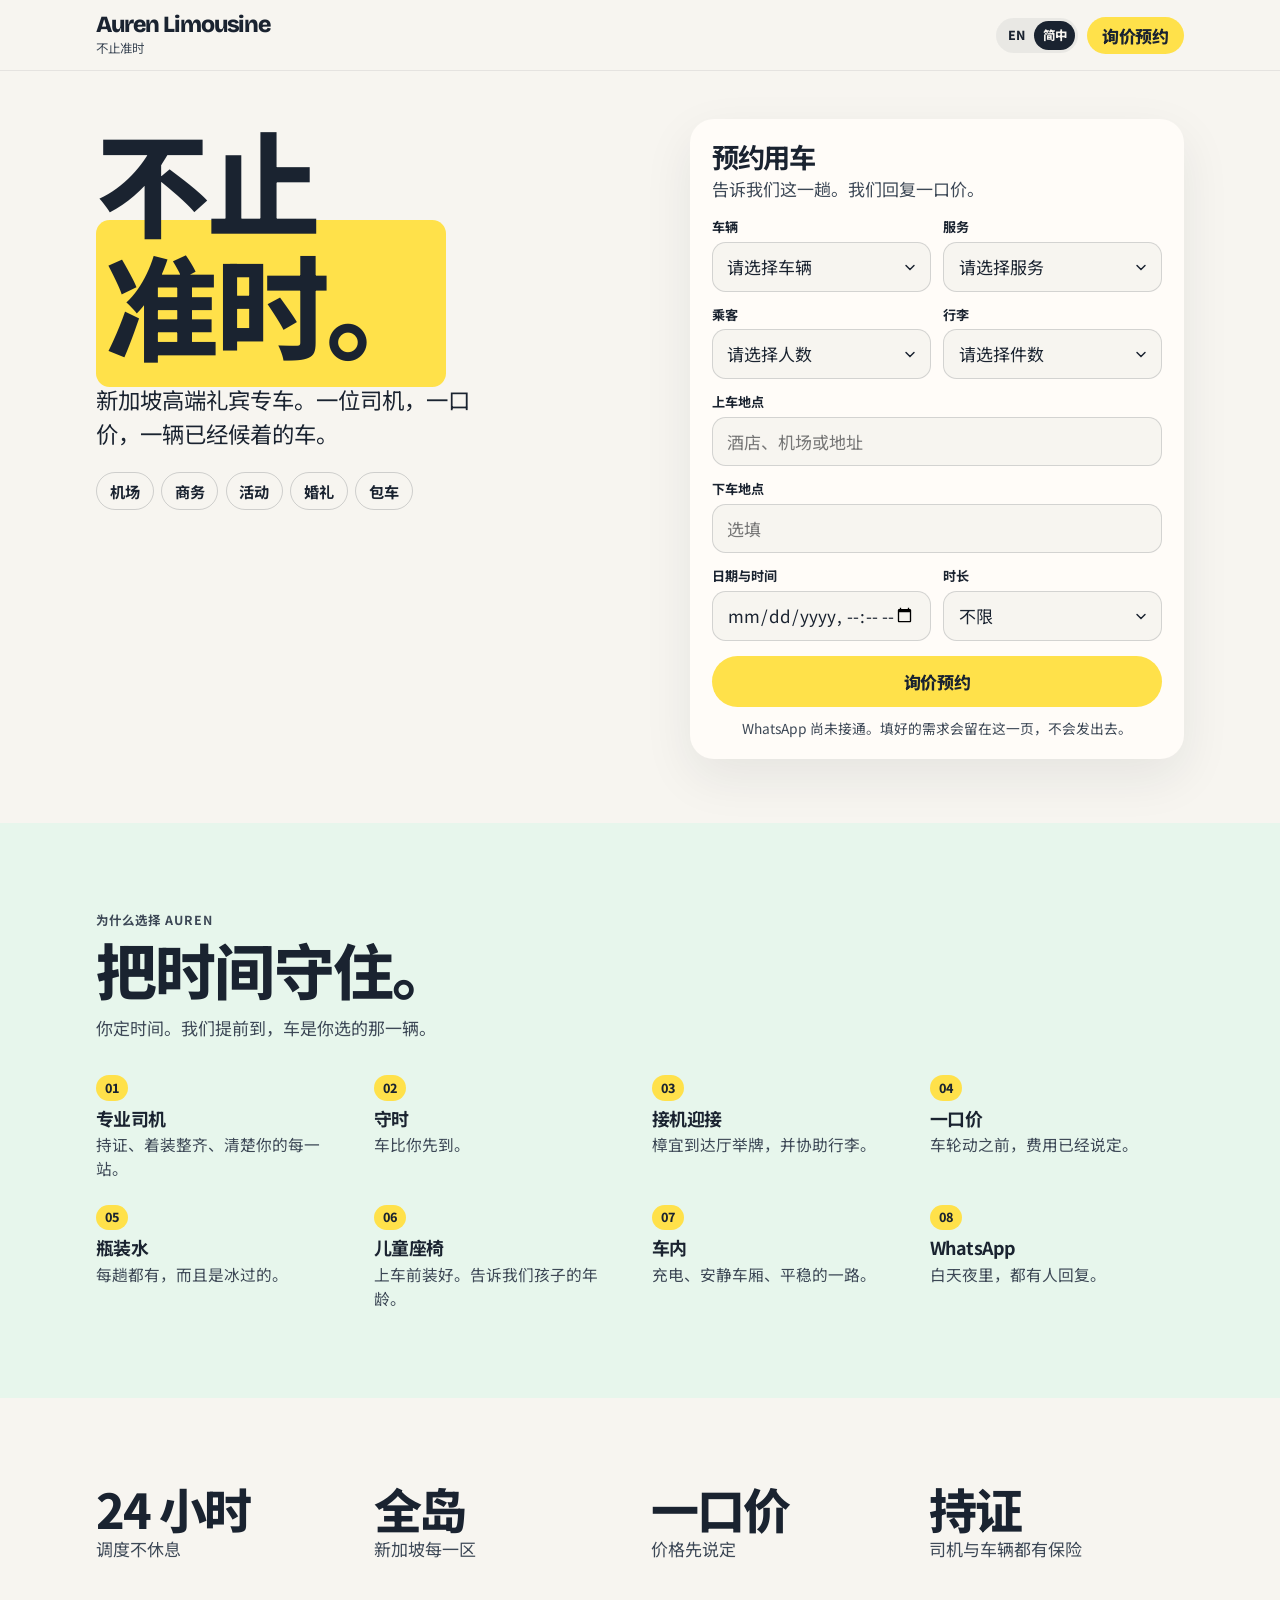
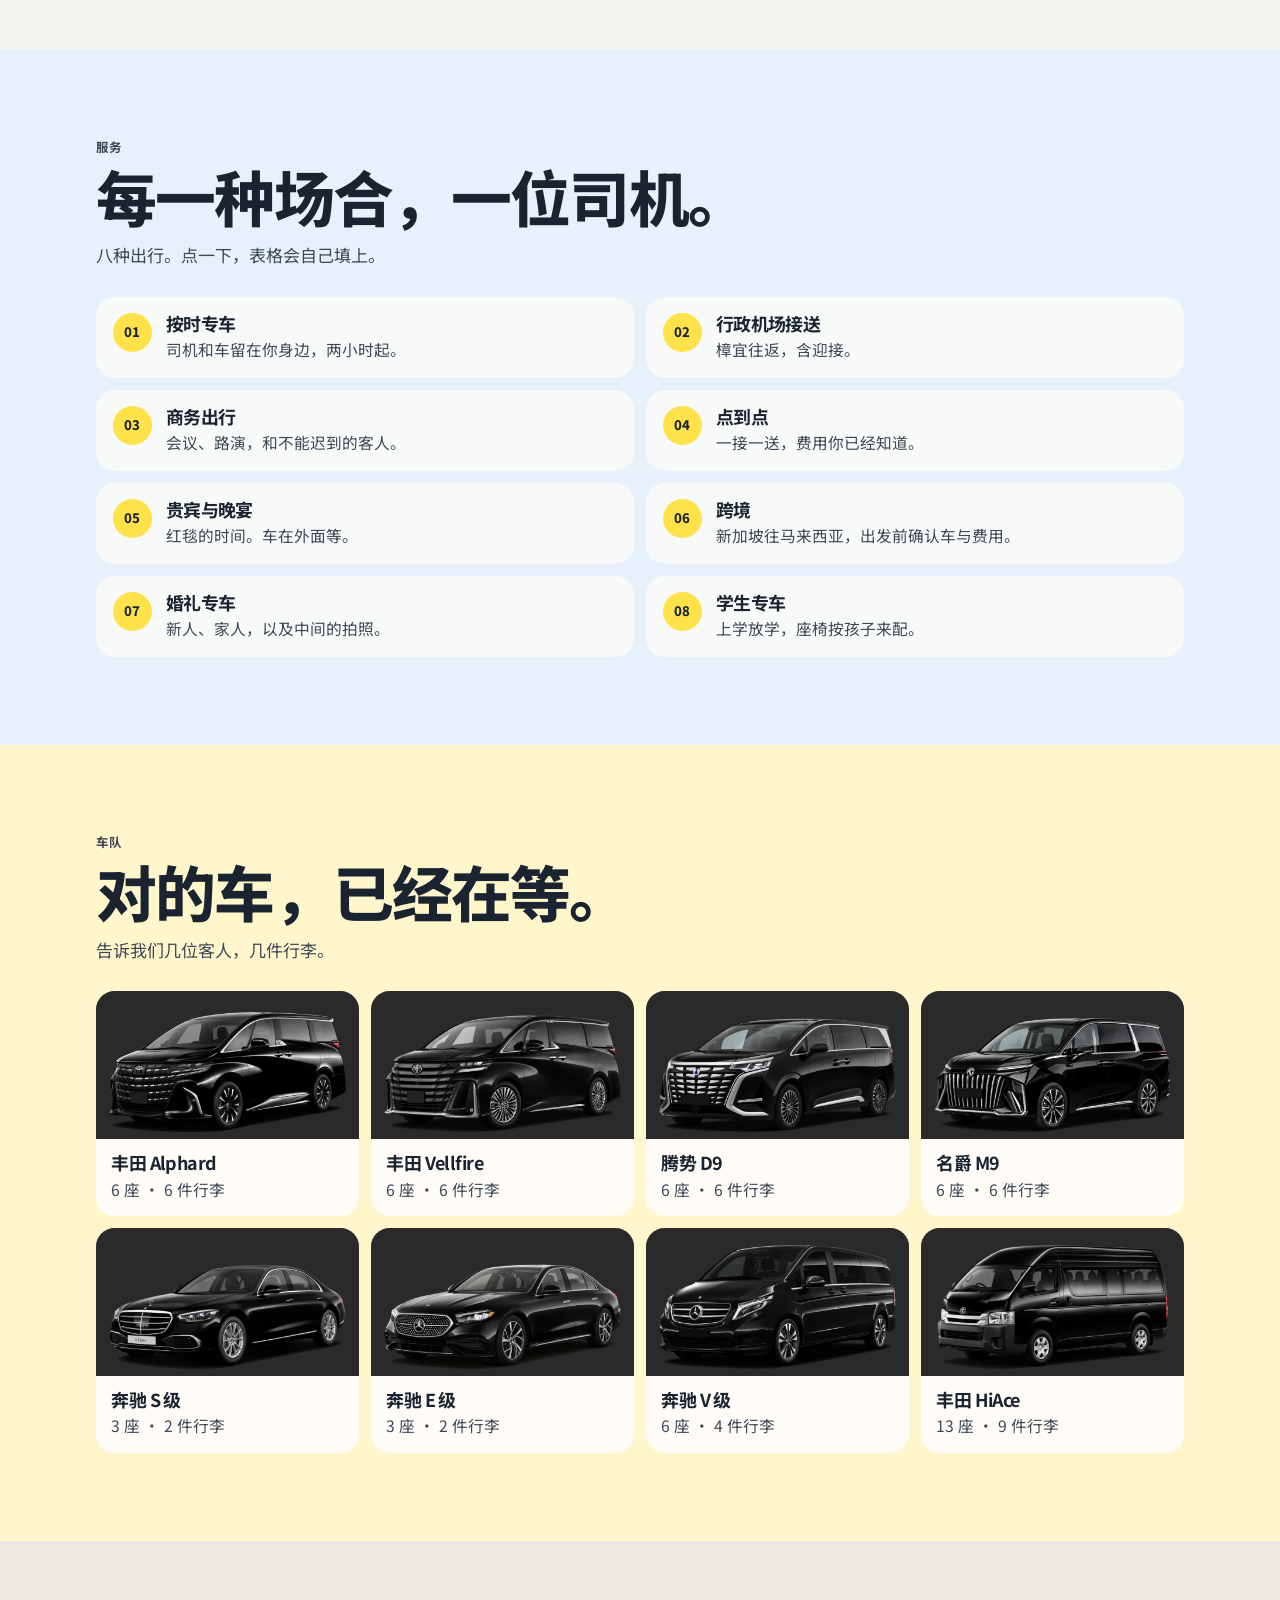
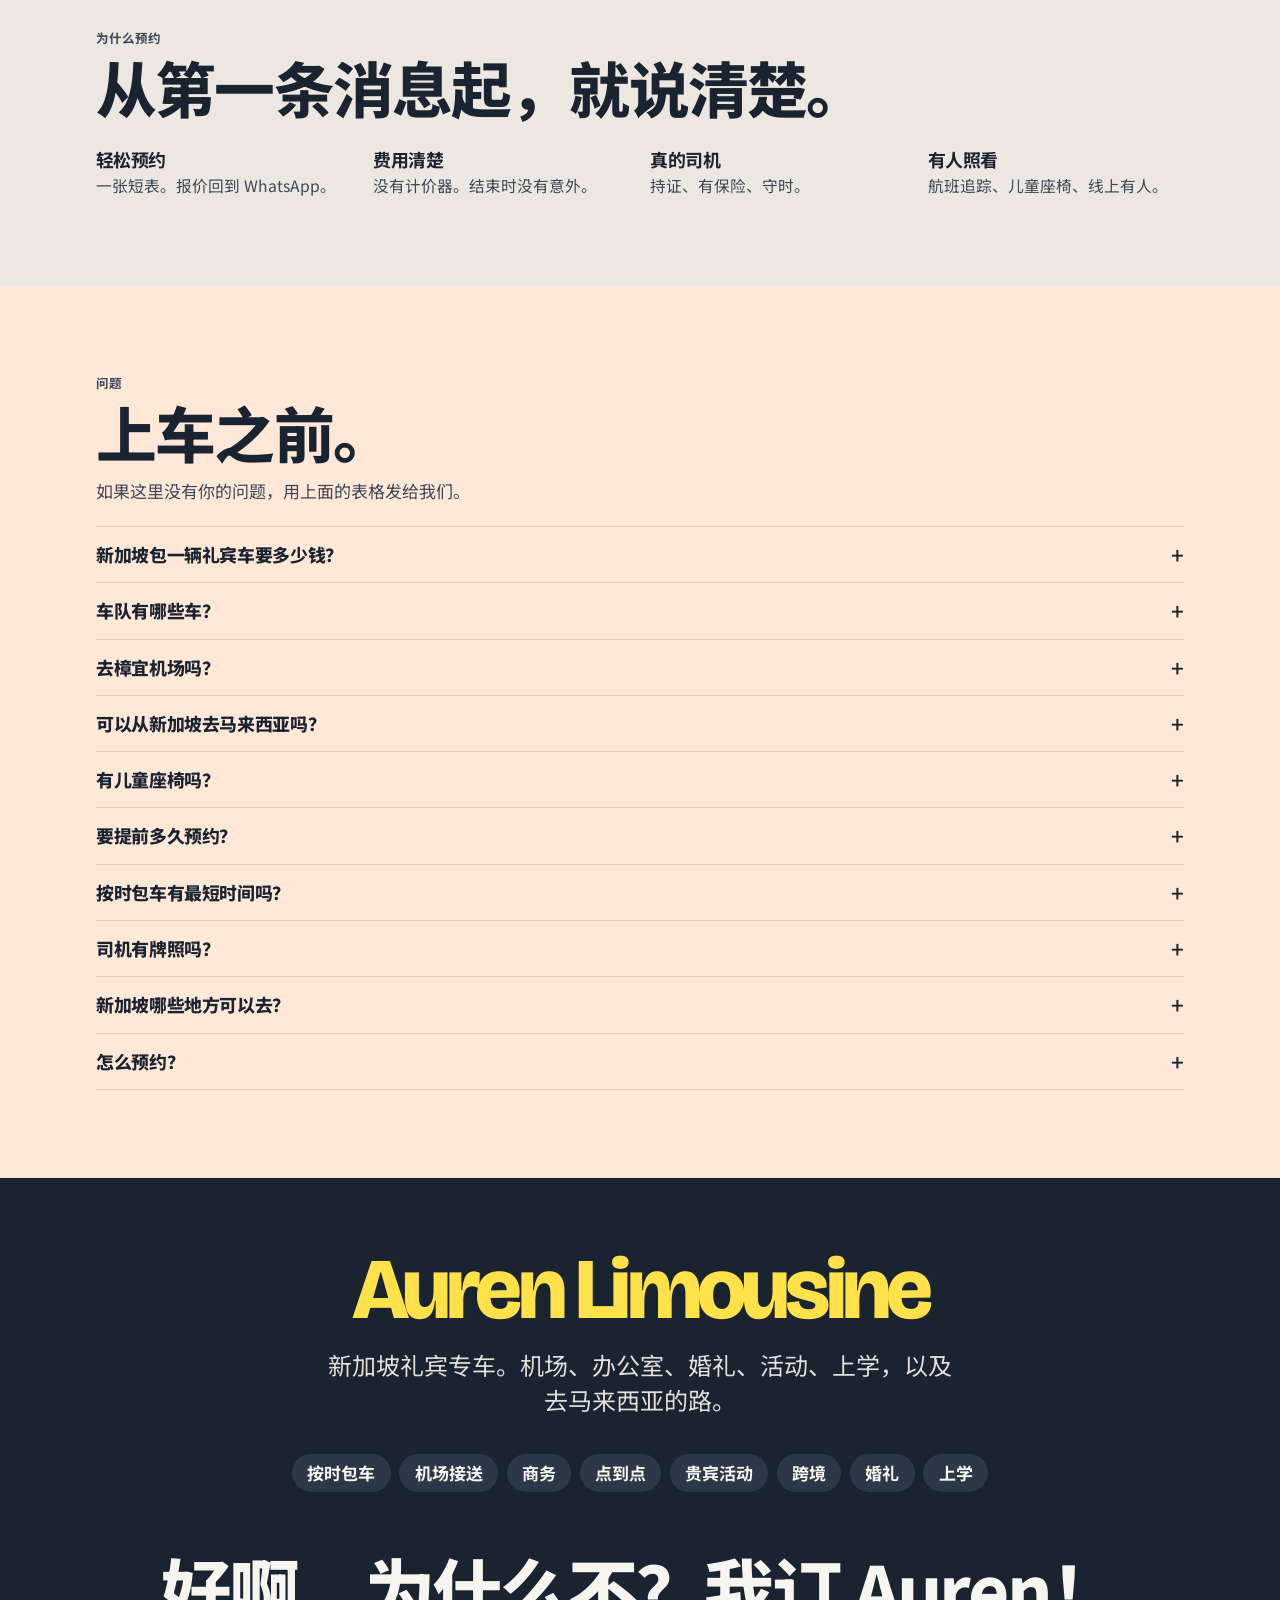
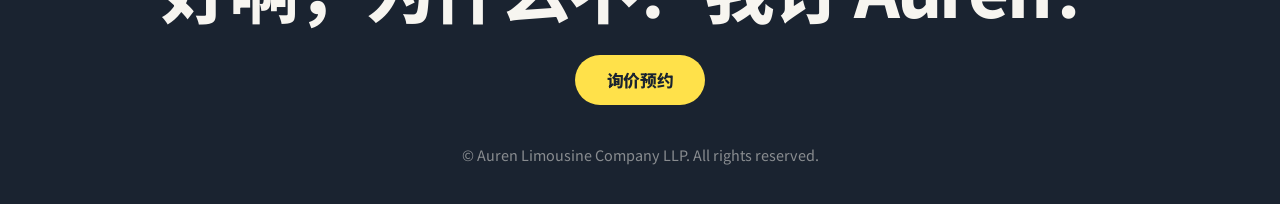
==== zh/index.html @ 79239ba5 "Add the Auren site." ====
<!doctype html>
<html lang="zh-CN">
  <head>
    <meta charset="utf-8" />
    <meta name="viewport" content="width=device-width, initial-scale=1" />
    <title>Auren Limousine — 新加坡高端礼宾专车</title>
    <meta
      name="description"
      content="新加坡礼宾专车，覆盖机场接送、商务出行、婚礼、活动、按时包车，以及往返马来西亚。车费事先说定。"
    />
    <meta name="theme-color" content="#f7f5f0" />
    <meta property="og:title" content="Auren — 不止准时。" />
    <meta
      property="og:description"
      content="新加坡高端礼宾专车。一位司机，一口价，一辆已经候着的车。"
    />
    <meta property="og:type" content="website" />
    <meta property="og:locale" content="zh_CN" />
    <link rel="icon" href="../favicon.svg" type="image/svg+xml" />
    <link rel="preconnect" href="https://fonts.googleapis.com" />
    <link rel="preconnect" href="https://fonts.gstatic.com" crossorigin />
    <link
      href="https://fonts.googleapis.com/css2?family=Bricolage+Grotesque:opsz,wght@12..96,400;12..96,700;12..96,800&family=Noto+Sans+SC:wght@400;700;900&display=swap"
      rel="stylesheet"
    />
    <link rel="stylesheet" href="../css/styles.css" />
  </head>
  <body>
    <a class="skip" href="#booking">跳到预约表</a>
    <header class="site-header">
      <div class="wrap header-inner">
        <a class="brand" href="#top">
          <span class="brand-mark" translate="no">Auren Limousine</span>
          <span class="brand-line">不止准时</span>
        </a>
        <div class="header-actions">
          <nav class="lang" aria-label="语言">
            <a href="../index.html" hreflang="en" lang="en">EN</a>
            <a
              href="index.html"
              hreflang="zh-Hans"
              lang="zh-CN"
              aria-current="page"
              >简中</a
            >
          </nav>
          <a class="cta" href="#booking">
            <span class="cta-full">询价预约</span>
            <span class="cta-short">询价预约</span>
          </a>
        </div>
      </div>
    </header>

    <main id="top">
      <section class="hero">
        <div class="wrap hero-grid">
          <div class="hero-copy">
            <h1>
              <span class="hero-line">不止</span>
              <span class="hero-line"><span class="mark">准时。</span></span>
            </h1>
            <p class="lede">
              新加坡高端礼宾专车。一位司机，一口价，一辆已经候着的车。
            </p>
            <div class="chips">
              <a class="chip" href="#booking" data-pick-service="airport"
                >机场</a
              >
              <a class="chip" href="#booking" data-pick-service="corporate"
                >商务</a
              >
              <a class="chip" href="#booking" data-pick-service="vip">活动</a>
              <a class="chip" href="#booking" data-pick-service="wedding"
                >婚礼</a
              >
              <a
                class="chip"
                href="#booking"
                data-pick-service="dedicated-hourly"
                >包车</a
              >
            </div>
          </div>

          <form
            id="booking"
            class="quote"
            data-quote-form
            novalidate
            data-greeting="你好 Auren，我想问一下报价。"
            data-err-vehicle="请选择车辆。"
            data-err-service="请选择服务。"
            data-err-passengers="请选择人数。"
            data-err-luggage="请选择行李件数。"
            data-err-pickup="请填写上车地点。"
            data-err-datetime="请选择日期和时间。"
            data-err-past="这个时间已经过了。"
            data-status-invalid="请看下面标出的项目。"
            data-status-offline="WhatsApp 尚未接通。下面是准备好的内容，没有发送。"
            data-status-online="正在打开 WhatsApp，带上你的需求。"
          >
            <h2>预约用车</h2>
            <p class="quote-intro">告诉我们这一趟。我们回复一口价。</p>
            <p class="form-status" data-status role="status"></p>
            <div class="fields">
              <div class="field" data-field="vehicle">
                <label for="vehicle">车辆</label>
                <select id="vehicle" name="vehicle">
                  <option value="">请选择车辆</option>
                  <option value="alphard">丰田 Alphard</option>
                  <option value="vellfire">丰田 Vellfire</option>
                  <option value="denza-d9">腾势 D9</option>
                  <option value="mg-m9">名爵 M9</option>
                  <option value="s-class">奔驰 S 级</option>
                  <option value="e-class">奔驰 E 级</option>
                  <option value="v-class">奔驰 V 级</option>
                  <option value="hiace">丰田 HiAce 13 座</option>
                </select>
                <p class="field-error" id="vehicle-error" hidden></p>
              </div>
              <div class="field" data-field="service">
                <label for="service">服务</label>
                <select id="service" name="service">
                  <option value="">请选择服务</option>
                  <option value="dedicated-hourly">按时专车</option>
                  <option value="airport">行政机场接送</option>
                  <option value="corporate">商务出行</option>
                  <option value="point-to-point">点到点</option>
                  <option value="vip">贵宾与晚宴</option>
                  <option value="cross-border">跨境</option>
                  <option value="wedding">婚礼专车</option>
                  <option value="student">学生专车</option>
                </select>
                <p class="field-error" id="service-error" hidden></p>
              </div>
              <div class="field" data-field="passengers">
                <label for="passengers">乘客</label>
                <select id="passengers" name="passengers">
                  <option value="">请选择人数</option>
                  <option value="1">1 位</option>
                  <option value="2">2 位</option>
                  <option value="3">3 位</option>
                  <option value="4">4 位</option>
                  <option value="5">5 位</option>
                  <option value="6">6 位</option>
                  <option value="7">7 位</option>
                  <option value="8+">8 位或以上</option>
                </select>
                <p class="field-error" id="passengers-error" hidden></p>
              </div>
              <div class="field" data-field="luggage">
                <label for="luggage">行李</label>
                <select id="luggage" name="luggage">
                  <option value="">请选择件数</option>
                  <option value="0">0 件</option>
                  <option value="1">1 件</option>
                  <option value="2">2 件</option>
                  <option value="3">3 件</option>
                  <option value="4">4 件</option>
                  <option value="5">5 件</option>
                  <option value="6">6 件</option>
                  <option value="7">7 件</option>
                  <option value="8">8 件</option>
                  <option value="9">9 件</option>
                </select>
                <p class="field-error" id="luggage-error" hidden></p>
              </div>
              <div class="field field-wide" data-field="pickup">
                <label for="pickup">上车地点</label>
                <input
                  id="pickup"
                  name="pickup"
                  type="text"
                  autocomplete="street-address"
                  placeholder="酒店、机场或地址"
                />
                <p class="field-error" id="pickup-error" hidden></p>
              </div>
              <div class="field field-wide" data-field="dropoff">
                <label for="dropoff">下车地点</label>
                <input
                  id="dropoff"
                  name="dropoff"
                  type="text"
                  autocomplete="street-address"
                  placeholder="选填"
                />
                <p class="field-error" id="dropoff-error" hidden></p>
              </div>
              <div class="field" data-field="datetime">
                <label for="datetime">日期与时间</label>
                <input id="datetime" name="datetime" type="datetime-local" />
                <p class="field-error" id="datetime-error" hidden></p>
              </div>
              <div class="field" data-field="hours">
                <label for="hours">时长</label>
                <select id="hours" name="hours">
                  <option value="">不限</option>
                  <option value="1">1 小时</option>
                  <option value="2">2 小时</option>
                  <option value="3">3 小时</option>
                  <option value="4">4 小时</option>
                  <option value="5">5 小时</option>
                  <option value="6">6 小时</option>
                  <option value="7">7 小时</option>
                  <option value="8">8 小时</option>
                  <option value="9">9 小时</option>
                  <option value="10">10 小时</option>
                  <option value="11">11 小时</option>
                  <option value="12+">12 小时或以上</option>
                </select>
                <p class="field-error" id="hours-error" hidden></p>
              </div>
            </div>
            <button class="submit" type="submit">询价预约</button>
            <p class="form-note" data-offline-note>
              WhatsApp 尚未接通。填好的需求会留在这一页，不会发出去。
            </p>
            <pre class="draft" data-draft hidden></pre>
          </form>
        </div>
      </section>

      <section class="sheet sheet-mint" aria-labelledby="why-heading">
        <div class="wrap">
          <header class="section-head">
            <p class="eyebrow">为什么选择 Auren</p>
            <h2 id="why-heading">把时间守住。</h2>
            <p class="lede">你定时间。我们提前到，车是你选的那一辆。</p>
          </header>
          <ul class="features">
            <li class="feature">
              <span class="feature-no">01</span>
              <h3>专业司机</h3>
              <p>持证、着装整齐、清楚你的每一站。</p>
            </li>
            <li class="feature">
              <span class="feature-no">02</span>
              <h3>守时</h3>
              <p>车比你先到。</p>
            </li>
            <li class="feature">
              <span class="feature-no">03</span>
              <h3>接机迎接</h3>
              <p>樟宜到达厅举牌，并协助行李。</p>
            </li>
            <li class="feature">
              <span class="feature-no">04</span>
              <h3>一口价</h3>
              <p>车轮动之前，费用已经说定。</p>
            </li>
            <li class="feature">
              <span class="feature-no">05</span>
              <h3>瓶装水</h3>
              <p>每趟都有，而且是冰过的。</p>
            </li>
            <li class="feature">
              <span class="feature-no">06</span>
              <h3>儿童座椅</h3>
              <p>上车前装好。告诉我们孩子的年龄。</p>
            </li>
            <li class="feature">
              <span class="feature-no">07</span>
              <h3>车内</h3>
              <p>充电、安静车厢、平稳的一路。</p>
            </li>
            <li class="feature">
              <span class="feature-no">08</span>
              <h3>WhatsApp</h3>
              <p>白天夜里，都有人回复。</p>
            </li>
          </ul>
        </div>
      </section>

      <section class="sheet" aria-labelledby="proof-heading">
        <div class="wrap">
          <h2 class="sr-only" id="proof-heading">Auren 怎么做事</h2>
          <ul class="proof">
            <li>
              <p class="proof-value">24 小时</p>
              <p class="proof-label">调度不休息</p>
            </li>
            <li>
              <p class="proof-value">全岛</p>
              <p class="proof-label">新加坡每一区</p>
            </li>
            <li>
              <p class="proof-value">一口价</p>
              <p class="proof-label">价格先说定</p>
            </li>
            <li>
              <p class="proof-value">持证</p>
              <p class="proof-label">司机与车辆都有保险</p>
            </li>
          </ul>
        </div>
      </section>

      <section
        class="sheet sheet-sky"
        id="services"
        aria-labelledby="services-heading"
      >
        <div class="wrap">
          <header class="section-head">
            <p class="eyebrow">服务</p>
            <h2 id="services-heading">每一种场合，一位司机。</h2>
            <p class="lede">八种出行。点一下，表格会自己填上。</p>
          </header>
          <div class="services">
            <a
              class="service"
              href="#booking"
              data-pick-service="dedicated-hourly"
            >
              <span class="service-index" aria-hidden="true">01</span>
              <h3>按时专车</h3>
              <p>司机和车留在你身边，两小时起。</p>
            </a>
            <a class="service" href="#booking" data-pick-service="airport">
              <span class="service-index" aria-hidden="true">02</span>
              <h3>行政机场接送</h3>
              <p>樟宜往返，含迎接。</p>
            </a>
            <a class="service" href="#booking" data-pick-service="corporate">
              <span class="service-index" aria-hidden="true">03</span>
              <h3>商务出行</h3>
              <p>会议、路演，和不能迟到的客人。</p>
            </a>
            <a
              class="service"
              href="#booking"
              data-pick-service="point-to-point"
            >
              <span class="service-index" aria-hidden="true">04</span>
              <h3>点到点</h3>
              <p>一接一送，费用你已经知道。</p>
            </a>
            <a class="service" href="#booking" data-pick-service="vip">
              <span class="service-index" aria-hidden="true">05</span>
              <h3>贵宾与晚宴</h3>
              <p>红毯的时间。车在外面等。</p>
            </a>
            <a class="service" href="#booking" data-pick-service="cross-border">
              <span class="service-index" aria-hidden="true">06</span>
              <h3>跨境</h3>
              <p>新加坡往马来西亚，出发前确认车与费用。</p>
            </a>
            <a class="service" href="#booking" data-pick-service="wedding">
              <span class="service-index" aria-hidden="true">07</span>
              <h3>婚礼专车</h3>
              <p>新人、家人，以及中间的拍照。</p>
            </a>
            <a class="service" href="#booking" data-pick-service="student">
              <span class="service-index" aria-hidden="true">08</span>
              <h3>学生专车</h3>
              <p>上学放学，座椅按孩子来配。</p>
            </a>
          </div>
        </div>
      </section>

      <section
        class="sheet sheet-canary"
        id="fleet"
        aria-labelledby="fleet-heading"
      >
        <div class="wrap">
          <header class="section-head">
            <p class="eyebrow">车队</p>
            <h2 id="fleet-heading">对的车，已经在等。</h2>
            <p class="lede">告诉我们几位客人，几件行李。</p>
          </header>
          <div class="fleet">
            <a class="car" href="#booking" data-pick-vehicle="alphard">
              <img
                class="fleet-photo"
                src="../images/auren_fleet-toyota-alphard.webp"
                alt=""
                width="900"
                height="506"
              />
              <h3>丰田 Alphard</h3>
              <p>6 座 · 6 件行李</p>
            </a>
            <a class="car" href="#booking" data-pick-vehicle="vellfire">
              <img
                class="fleet-photo"
                src="../images/auren_fleet-toyota-vellfire.webp"
                alt=""
                width="900"
                height="506"
              />
              <h3>丰田 Vellfire</h3>
              <p>6 座 · 6 件行李</p>
            </a>
            <a class="car" href="#booking" data-pick-vehicle="denza-d9">
              <img
                class="fleet-photo"
                src="../images/auren_fleet-denza-d9.webp"
                alt=""
                width="900"
                height="506"
              />
              <h3>腾势 D9</h3>
              <p>6 座 · 6 件行李</p>
            </a>
            <a class="car" href="#booking" data-pick-vehicle="mg-m9">
              <img
                class="fleet-photo"
                src="../images/auren_fleet-mg-m9.webp"
                alt=""
                width="900"
                height="506"
              />
              <h3>名爵 M9</h3>
              <p>6 座 · 6 件行李</p>
            </a>
            <a class="car" href="#booking" data-pick-vehicle="s-class">
              <img
                class="fleet-photo"
                src="../images/auren_fleet-mercedes-s-class.webp"
                alt=""
                width="900"
                height="506"
              />
              <h3>奔驰 S 级</h3>
              <p>3 座 · 2 件行李</p>
            </a>
            <a class="car" href="#booking" data-pick-vehicle="e-class">
              <img
                class="fleet-photo"
                src="../images/auren_fleet-mercedes-e-class.webp"
                alt=""
                width="900"
                height="506"
              />
              <h3>奔驰 E 级</h3>
              <p>3 座 · 2 件行李</p>
            </a>
            <a class="car" href="#booking" data-pick-vehicle="v-class">
              <img
                class="fleet-photo"
                src="../images/auren_fleet-mercedes-v-class.webp"
                alt=""
                width="900"
                height="506"
              />
              <h3>奔驰 V 级</h3>
              <p>6 座 · 4 件行李</p>
            </a>
            <a class="car" href="#booking" data-pick-vehicle="hiace">
              <img
                class="fleet-photo"
                src="../images/auren_fleet-toyota-hiace.webp"
                alt=""
                width="900"
                height="506"
              />
              <h3>丰田 HiAce</h3>
              <p>13 座 · 9 件行李</p>
            </a>
          </div>
        </div>
      </section>

      <section class="sheet sheet-stone" aria-labelledby="book-heading">
        <div class="wrap">
          <header class="section-head">
            <p class="eyebrow">为什么预约</p>
            <h2 id="book-heading">从第一条消息起，就说清楚。</h2>
          </header>
          <ul class="assurances">
            <li class="assurance">
              <h3>轻松预约</h3>
              <p>一张短表。报价回到 WhatsApp。</p>
            </li>
            <li class="assurance">
              <h3>费用清楚</h3>
              <p>没有计价器。结束时没有意外。</p>
            </li>
            <li class="assurance">
              <h3>真的司机</h3>
              <p>持证、有保险、守时。</p>
            </li>
            <li class="assurance">
              <h3>有人照看</h3>
              <p>航班追踪、儿童座椅、线上有人。</p>
            </li>
          </ul>
        </div>
      </section>

      <section class="sheet sheet-peach" id="faq" aria-labelledby="faq-heading">
        <div class="wrap">
          <header class="section-head">
            <p class="eyebrow">问题</p>
            <h2 id="faq-heading">上车之前。</h2>
            <p class="lede">如果这里没有你的问题，用上面的表格发给我们。</p>
          </header>
          <div class="faq-list">
            <div class="faq-item">
              <h3>
                <button
                  type="button"
                  aria-expanded="false"
                  aria-controls="faq-1"
                  id="faq-q1"
                >
                  新加坡包一辆礼宾车要多少钱？
                </button>
              </h3>
              <div
                class="faq-panel"
                id="faq-1"
                role="region"
                aria-labelledby="faq-q1"
                hidden
              >
                <p>
                  每一趟在确认前报一口价，没有隐藏费用。把路线、日期和车型从表格发来，我们回复这一趟的价格。当天不会再加。
                </p>
              </div>
            </div>
            <div class="faq-item">
              <h3>
                <button
                  type="button"
                  aria-expanded="false"
                  aria-controls="faq-2"
                  id="faq-q2"
                >
                  车队有哪些车？
                </button>
              </h3>
              <div
                class="faq-panel"
                id="faq-2"
                role="region"
                aria-labelledby="faq-q2"
                hidden
              >
                <p>
                  丰田 Alphard 与 Vellfire、腾势 D9、名爵 M9、奔驰 S 级、E 级、V
                  级，以及 13 座丰田 HiAce。S 级和 E 级坐 3 人、2 件行李。HiAce
                  坐 13 人、9 件行李。
                </p>
              </div>
            </div>
            <div class="faq-item">
              <h3>
                <button
                  type="button"
                  aria-expanded="false"
                  aria-controls="faq-3"
                  id="faq-q3"
                >
                  去樟宜机场吗？
                </button>
              </h3>
              <div
                class="faq-panel"
                id="faq-3"
                role="region"
                aria-labelledby="faq-q3"
                hidden
              >
                <p>去。机场接送双向、全时段，到达厅有人迎接，并协助行李。</p>
              </div>
            </div>
            <div class="faq-item">
              <h3>
                <button
                  type="button"
                  aria-expanded="false"
                  aria-controls="faq-4"
                  id="faq-q4"
                >
                  可以从新加坡去马来西亚吗？
                </button>
              </h3>
              <div
                class="faq-panel"
                id="faq-4"
                role="region"
                aria-labelledby="faq-q4"
                hidden
              >
                <p>可以。告诉我们目的地和日期，出发前确认车辆和费用。</p>
              </div>
            </div>
            <div class="faq-item">
              <h3>
                <button
                  type="button"
                  aria-expanded="false"
                  aria-controls="faq-5"
                  id="faq-q5"
                >
                  有儿童座椅吗？
                </button>
              </h3>
              <div
                class="faq-panel"
                id="faq-5"
                role="region"
                aria-labelledby="faq-q5"
                hidden
              >
                <p>
                  有，需要时说一声。报价时告诉我们孩子的年龄，上车前会装好。
                </p>
              </div>
            </div>
            <div class="faq-item">
              <h3>
                <button
                  type="button"
                  aria-expanded="false"
                  aria-controls="faq-6"
                  id="faq-q6"
                >
                  要提前多久预约？
                </button>
              </h3>
              <div
                class="faq-panel"
                id="faq-6"
                role="region"
                aria-labelledby="faq-q6"
                hidden
              >
                <p>
                  全年全天都可以约。机场、婚礼，以及繁忙的周末，越早约，越能留住你要的那辆车。
                </p>
              </div>
            </div>
            <div class="faq-item">
              <h3>
                <button
                  type="button"
                  aria-expanded="false"
                  aria-controls="faq-7"
                  id="faq-q7"
                >
                  按时包车有最短时间吗？
                </button>
              </h3>
              <div
                class="faq-panel"
                id="faq-7"
                role="region"
                aria-labelledby="faq-q7"
                hidden
              >
                <p>
                  按时包车从两小时起，可以到十二小时或更久。这段时间里，司机和车都留在你身边。
                </p>
              </div>
            </div>
            <div class="faq-item">
              <h3>
                <button
                  type="button"
                  aria-expanded="false"
                  aria-controls="faq-8"
                  id="faq-q8"
                >
                  司机有牌照吗？
                </button>
              </h3>
              <div
                class="faq-panel"
                id="faq-8"
                role="region"
                aria-labelledby="faq-q8"
                hidden
              >
                <p>
                  有。每位司机持证，每辆车有保险。他们受过训练，安静，也守时。
                </p>
              </div>
            </div>
            <div class="faq-item">
              <h3>
                <button
                  type="button"
                  aria-expanded="false"
                  aria-controls="faq-9"
                  id="faq-q9"
                >
                  新加坡哪些地方可以去？
                </button>
              </h3>
              <div
                class="faq-panel"
                id="faq-9"
                role="region"
                aria-labelledby="faq-q9"
                hidden
              >
                <p>
                  全岛。樟宜、市中心、滨海湾、乌节、圣淘沙、裕廊、大士，以及各个住宅区。
                </p>
              </div>
            </div>
            <div class="faq-item">
              <h3>
                <button
                  type="button"
                  aria-expanded="false"
                  aria-controls="faq-10"
                  id="faq-q10"
                >
                  怎么预约？
                </button>
              </h3>
              <div
                class="faq-panel"
                id="faq-10"
                role="region"
                aria-labelledby="faq-q10"
                hidden
              >
                <p>
                  填这一页的表格。出发前我们和你确认车辆、费用和上车地点。付款方式随报价一起说定。
                </p>
              </div>
            </div>
          </div>
        </div>
      </section>
    </main>

    <footer class="site-footer">
      <div class="wrap footer-col">
        <a class="footer-title" href="#top" translate="no">Auren Limousine</a>
        <p class="footer-blurb">
          新加坡礼宾专车。机场、办公室、婚礼、活动、上学，以及去马来西亚的路。
        </p>
        <nav class="footer-chips" aria-label="服务">
          <a href="#booking" data-pick-service="dedicated-hourly">按时包车</a>
          <a href="#booking" data-pick-service="airport">机场接送</a>
          <a href="#booking" data-pick-service="corporate">商务</a>
          <a href="#booking" data-pick-service="point-to-point">点到点</a>
          <a href="#booking" data-pick-service="vip">贵宾活动</a>
          <a href="#booking" data-pick-service="cross-border">跨境</a>
          <a href="#booking" data-pick-service="wedding">婚礼</a>
          <a href="#booking" data-pick-service="student">上学</a>
        </nav>
        <p class="footer-close">好啊，为什么不？我订 Auren！</p>
        <a class="cta footer-cta" href="#booking">询价预约</a>
        <p class="footer-bottom">
          © Auren Limousine Company LLP. All rights reserved.
        </p>
      </div>
    </footer>
    <script src="../js/site.js"></script>
  </body>
</html>
---- css/styles.css ----
/* Auren. Paper, ink, and a yellow marker. */
:root {
  --paper: #f7f5f0;
  --ink: #1a2330;
  --ink-soft: #3d4856;
  --marker: #ffe14a;
  --marker-deep: #ffd21f;
  --stone: #ece8e1;
  --card: #fffcf8;
  --line: rgba(26, 35, 48, 0.14);
  --mint: #e7f6ec;
  --sky: #e7f1fb;
  --canary: #fff6cc;
  --peach: #ffe8d8;
  --danger: #8f2d1f;
  --max: 68rem;
  --header: 4.4rem;
  --shadow: 0 18px 50px rgba(26, 35, 48, 0.08);
  color-scheme: light;
}

*,
*::before,
*::after { box-sizing: border-box; }

* { margin: 0; }

html { scroll-behavior: smooth; }

body {
  min-height: 100%;
  background: var(--paper);
  color: var(--ink);
  font-family: "Bricolage Grotesque", ui-sans-serif, system-ui, sans-serif;
  font-size: 1.0625rem;
  line-height: 1.5;
  text-rendering: optimizeLegibility;
}

html[lang="zh-CN"] body {
  font-family: "Noto Sans SC", "Bricolage Grotesque", ui-sans-serif, sans-serif;
}

img, svg { display: block; max-width: 100%; }

button, input, select { font: inherit; color: inherit; }

button { cursor: pointer; }

a { color: inherit; }

:focus-visible {
  outline: 3px solid var(--ink);
  outline-offset: 0px;
}

[hidden] { display: none !important; }

.sr-only {
  position: absolute;
  width: 1px;
  height: 1px;
  padding: 0;
  margin: -1px;
  overflow: hidden;
  clip: rect(0, 0, 0, 0);
  white-space: nowrap;
  border: 0;
}

.skip {
  position: absolute;
  left: 1rem;
  top: -4rem;
  z-index: 40;
  background: var(--marker);
  color: var(--ink);
  padding: 0.55rem 0.9rem;
  border-radius: 999px;
  font-weight: 800;
  text-decoration: none;
}

.skip:focus { top: 0.8rem; }

.wrap {
  width: min(calc(100% - 2rem), var(--max));
  margin-inline: auto;
}

#booking,
#services,
#fleet,
#faq { scroll-margin-top: calc(var(--header) + 0.75rem); }

h1, h2, h3 { text-wrap: balance; }

.eyebrow {
  font-size: 0.78rem;
  font-weight: 700;
  letter-spacing: 0.08em;
  text-transform: uppercase;
  color: var(--ink-soft);
}

.lede {
  max-width: 36rem;
  color: var(--ink-soft);
  margin-top: 0.85rem;
}

.section-head h2 {
  margin-top: 0.4rem;
  font-size: clamp(2.35rem, 5vw, 3.8rem);
  font-weight: 800;
  letter-spacing: -0.045em;
  line-height: 0.98;
}

html[lang="zh-CN"] .section-head h2,
html[lang="zh-CN"] .hero-line {
  letter-spacing: -0.03em;
  line-height: 1.08;
}

/* Header */
.site-header {
  position: sticky;
  top: 0;
  z-index: 20;
  min-height: var(--header);
  background: rgba(247, 245, 240, 0.97);
  backdrop-filter: blur(12px);
  border-bottom: 1px solid rgba(26, 35, 48, 0.08);
}

.header-inner {
  display: flex;
  align-items: center;
  justify-content: space-between;
  gap: 0.75rem;
  min-height: var(--header);
}

.brand {
  display: grid;
  text-decoration: none;
  color: inherit;
}

.brand-mark {
  font-family: "Bricolage Grotesque", ui-sans-serif, sans-serif;
  font-weight: 800;
  font-size: 1.45rem;
  letter-spacing: -0.045em;
  line-height: 1;
}

.brand-line {
  margin-top: 0.18rem;
  font-size: 0.78rem;
  color: var(--ink-soft);
}

.header-actions {
  display: flex;
  align-items: center;
  gap: 0.55rem;
}

.lang {
  display: flex;
  padding: 0.18rem;
  background: rgba(26, 35, 48, 0.06);
  border-radius: 999px;
}

.lang a {
  text-decoration: none;
  font-size: 0.78rem;
  font-weight: 800;
  padding: 0.32rem 0.55rem;
  border-radius: 999px;
}

.lang a[aria-current="page"] {
  background: var(--ink);
  color: var(--paper);
}

.cta {
  display: inline-flex;
  align-items: center;
  justify-content: center;
  text-decoration: none;
  background: var(--marker);
  color: var(--ink);
  font-weight: 800;
  border-radius: 999px;
  padding: 0.62rem 0.95rem;
  letter-spacing: -0.02em;
  line-height: 1;
}

.cta:hover { background: var(--marker-deep); }

.cta-short { display: none; }

/* Hero */
.hero { padding: 2.2rem 0 3.2rem; }

.hero-grid { display: grid; gap: 2rem; }

.hero-line {
  display: block;
  position: relative;
  font-weight: 800;
  font-size: clamp(3.6rem, 13vw, 7.1rem);
  line-height: 0.88;
  letter-spacing: -0.055em;
}

.hero-copy h1 .hero-line:first-child { z-index: 1; }

.hero-copy .lede {
  color: var(--ink);
  font-size: clamp(1.15rem, 2vw, 1.4rem);
  max-width: 26rem;
  margin-top: 1.15rem;
}

.mark {
  background: var(--marker);
  border-radius: 0.12em;
  padding: 0 0.08em 0.02em;
  box-decoration-break: clone;
  -webkit-box-decoration-break: clone;
}

.chips {
  display: flex;
  flex-wrap: wrap;
  gap: 0.45rem;
  margin-top: 1.35rem;
}

.chip {
  text-decoration: none;
  border: 1.5px solid rgba(26, 35, 48, 0.18);
  border-radius: 999px;
  padding: 0.42rem 0.8rem;
  font-weight: 700;
  font-size: 0.95rem;
  background: transparent;
}

.chip:hover {
  background: var(--marker);
  border-color: var(--marker);
}

/* Quote form */
.quote {
  background: var(--card);
  border-radius: 1.5rem;
  padding: 1.2rem 1.1rem 1.15rem;
  box-shadow: var(--shadow);
}

.quote h2 {
  font-size: 1.7rem;
  letter-spacing: -0.04em;
  line-height: 1.05;
}

.quote-intro {
  color: var(--ink-soft);
  margin: 0.35rem 0 1rem;
}

.fields {
  display: grid;
  grid-template-columns: minmax(0, 1fr);
  gap: 0.8rem;
}

.field { min-width: 0; }

.field label {
  display: block;
  font-size: 0.82rem;
  font-weight: 700;
  margin-bottom: 0.32rem;
}

.field input,
.field select {
  display: block;
  width: 100%;
  max-width: 100%;
  min-width: 0;
  height: 3.1rem;
  border-radius: 0.85rem;
  border: 1.5px solid rgba(26, 35, 48, 0.16);
  background: var(--paper);
  padding: 0 0.9rem;
}

.field select {
  appearance: none;
  padding-right: 2.4rem;
  background-image: url("data:image/svg+xml;utf8,<svg xmlns='http://www.w3.org/2000/svg' viewBox='0 0 20 20' fill='none' stroke='%231a2330' stroke-width='1.8' stroke-linecap='round'><path d='M5 8l5 5 5-5'/></svg>");
  background-repeat: no-repeat;
  background-position: right 0.75rem center;
  background-size: 1rem;
}

.field input:focus-visible,
.field select:focus-visible {
  outline: 3px solid var(--marker);
  border-color: var(--ink);
}

.field input[aria-invalid="true"],
.field select[aria-invalid="true"] { border-color: var(--danger); }

.field.is-set input,
.field.is-set select { outline: 3px solid var(--marker); }

.field-error {
  color: var(--danger);
  font-size: 0.82rem;
  font-weight: 700;
  margin-top: 0.28rem;
}

.submit {
  width: 100%;
  margin-top: 0.95rem;
  border: 0;
  background: var(--marker);
  border-radius: 999px;
  min-height: 3.2rem;
  font-weight: 800;
  letter-spacing: -0.02em;
}

.submit:hover { background: var(--marker-deep); }

.form-note {
  margin-top: 0.7rem;
  color: var(--ink-soft);
  font-size: 0.86rem;
  text-align: center;
}

.form-status:not(:empty) {
  margin-bottom: 0.85rem;
  font-weight: 800;
}

.form-status.is-error { color: var(--danger); }

.draft {
  margin-top: 0.75rem;
  background: var(--paper);
  border-radius: 0.9rem;
  padding: 0.85rem 0.95rem;
  white-space: pre-wrap;
  font-family: ui-monospace, SFMono-Regular, Menlo, Consolas, monospace;
  font-size: 0.8rem;
  line-height: 1.45;
}

/* Sheets */
.sheet { padding: 4.25rem 0; }
.sheet-mint { background: var(--mint); }
.sheet-sky { background: var(--sky); }
.sheet-canary { background: var(--canary); }
.sheet-stone { background: var(--stone); }
.sheet-peach { background: var(--peach); }

.features,
.proof,
.services,
.fleet,
.assurances,
.faq-list {
  list-style: none;
  padding: 0;
}

.features {
  display: grid;
  gap: 1.35rem 1.5rem;
  margin-top: 2rem;
}

.feature-no {
  display: inline-grid;
  place-items: center;
  min-width: 2rem;
  height: 1.6rem;
  padding: 0 0.45rem;
  margin-bottom: 0.45rem;
  background: var(--marker);
  border-radius: 999px;
  font-size: 0.78rem;
  font-weight: 800;
}

.feature h3,
.assurance h3 {
  font-size: 1.12rem;
  letter-spacing: -0.03em;
  line-height: 1.2;
}

.feature p,
.assurance p,
.service p,
.car p {
  color: var(--ink-soft);
  margin-top: 0.25rem;
  font-size: 0.98rem;
}

.proof {
  display: grid;
  gap: 1.4rem;
}

.proof-value {
  font-size: clamp(2rem, 4vw, 3rem);
  font-weight: 800;
  letter-spacing: -0.045em;
  line-height: 0.95;
}

.proof-label {
  margin-top: 0.3rem;
  color: var(--ink-soft);
}

.services,
.fleet,
.assurances { margin-top: 1.8rem; }

.services, .fleet { display: grid; gap: 0.75rem; }

.service,
.car {
  display: block;
  text-decoration: none;
  color: inherit;
  background: rgba(255, 252, 248, 0.72);
  border-radius: 1.15rem;
}

.service {
  display: grid;
  grid-template-columns: auto 1fr;
  column-gap: 0.85rem;
  padding: 1rem 1.05rem;
}

.service:hover,
.car:hover { background: var(--card); }

.service-index {
  grid-row: 1 / span 2;
  display: grid;
  place-items: center;
  width: 2.45rem;
  height: 2.45rem;
  background: var(--marker);
  border-radius: 999px;
  font-weight: 800;
  font-size: 0.82rem;
}

.service h3,
.car h3 {
  font-size: 1.12rem;
  letter-spacing: -0.03em;
  line-height: 1.2;
}

.service p { grid-column: 2; }

.car {
  overflow: hidden;
  padding-bottom: 0.95rem;
  background: var(--card);
  transition: transform 0.28s ease;
}

.car:hover {
  position: relative;
  z-index: 1;
  transform: rotate(1.5deg);
}

.fleet-photo {
  display: block;
  width: 100%;
  height: auto;
  aspect-ratio: 900 / 506;
  object-fit: cover;
  background: #2a2a2a;
}

.car h3,
.car p { padding-inline: 0.95rem; }

.car h3 { margin-top: 0.8rem; }

.assurances { display: grid; gap: 1.3rem; }

/* FAQ */
.faq-list { margin-top: 1.4rem; border-bottom: 1.5px solid var(--line); }

.faq-item { border-top: 1.5px solid var(--line); }

.faq-item h3 { font-size: inherit; font-weight: inherit; letter-spacing: 0; }

.faq-item button {
  width: 100%;
  display: flex;
  justify-content: space-between;
  gap: 1rem;
  align-items: flex-start;
  text-align: left;
  background: none;
  border: 0;
  padding: 1rem 0;
  font-weight: 800;
  font-size: 1.12rem;
  letter-spacing: -0.02em;
  line-height: 1.3;
}

.faq-item button::after {
  content: "+";
  flex: none;
  font-weight: 500;
  font-size: 1.4rem;
  line-height: 1;
}

.faq-item button[aria-expanded="true"]::after { content: "–"; }

.faq-panel {
  max-width: 40rem;
  padding: 0 0 1.05rem;
  color: var(--ink-soft);
}

/* Footer */
.site-footer {
  background: var(--ink);
  color: var(--paper);
  padding: 4.5rem 0 2.4rem;
}

.footer-col {
  display: flex;
  flex-direction: column;
  align-items: center;
  text-align: center;
}

.footer-title {
  font-family: "Bricolage Grotesque", ui-sans-serif, sans-serif;
  font-weight: 800;
  font-size: clamp(3.4rem, 8vw, 5.4rem);
  letter-spacing: -0.055em;
  line-height: 0.92;
  text-decoration: none;
  color: var(--marker);
}

.footer-blurb {
  margin-top: 1.15rem;
  max-width: 40rem;
  font-size: clamp(1.15rem, 2.1vw, 1.5rem);
  line-height: 1.45;
  color: rgba(247, 245, 240, 0.9);
}

.footer-chips {
  display: flex;
  flex-wrap: wrap;
  justify-content: center;
  gap: 0.55rem;
  max-width: 52rem;
  margin-top: 2.3rem;
}

.footer-chips a {
  text-decoration: none;
  background: #2c3848;
  color: var(--paper);
  border-radius: 999px;
  padding: 0.55rem 0.95rem;
  font-weight: 700;
  line-height: 1.2;
}

.footer-chips a:hover { background: #3a485c; }

.footer-close {
  margin-top: 3.4rem;
  max-width: 14em;
  font-family: "Bricolage Grotesque", ui-sans-serif, sans-serif;
  font-weight: 800;
  font-size: clamp(2.6rem, 5.8vw, 4.4rem);
  letter-spacing: -0.05em;
  line-height: 0.98;
  color: var(--paper);
}

html[lang="zh-CN"] .footer-close {
  font-family: "Noto Sans SC", "Bricolage Grotesque", sans-serif;
  letter-spacing: -0.03em;
  line-height: 1.15;
}

.footer-cta {
  margin-top: 1.7rem;
  padding: 1.05rem 2rem;
  font-size: 1.05rem;
}

.footer-bottom {
  margin-top: 2.4rem;
  color: rgba(247, 245, 240, 0.5);
  font-size: 0.9rem;
}

@media (max-width: 540px) {
  .cta-full { display: none; }
  .cta-short { display: inline; }
}

@media (max-width: 420px) {
  .brand-line { display: none; }
  .wrap { width: min(calc(100% - 1.4rem), var(--max)); }
}

@media (min-width: 700px) {
  .wrap { width: min(calc(100% - 3rem), var(--max)); }
  .quote { padding: 1.4rem 1.35rem 1.25rem; }
  .fields { grid-template-columns: minmax(0, 1fr) minmax(0, 1fr); }
  .field-wide { grid-column: 1 / -1; }
  .features { grid-template-columns: 1fr 1fr; }
  .services { grid-template-columns: 1fr 1fr; }
  .fleet { grid-template-columns: 1fr 1fr; }
  .assurances { grid-template-columns: 1fr 1fr; }
  .proof { grid-template-columns: 1fr 1fr; }
}

@media (min-width: 960px) {
  .hero { padding: 3rem 0 4rem; }
  .hero-grid {
    grid-template-columns: 1.05fr 0.95fr;
    gap: 3rem;
    align-items: start;
  }
  .sheet { padding: 5.5rem 0; }
  .features,
  .fleet,
  .assurances,
  .proof { grid-template-columns: repeat(4, 1fr); }
}

@media (min-width: 960px) and (min-height: 760px) {
  .hero-copy { position: sticky; top: 5.6rem; }
}

@media (prefers-reduced-motion: reduce) {
  html { scroll-behavior: auto; }
  .car { transition: none; }
  .car:hover { transform: none; }
}

::selection { background: var(--marker); color: var(--ink); }
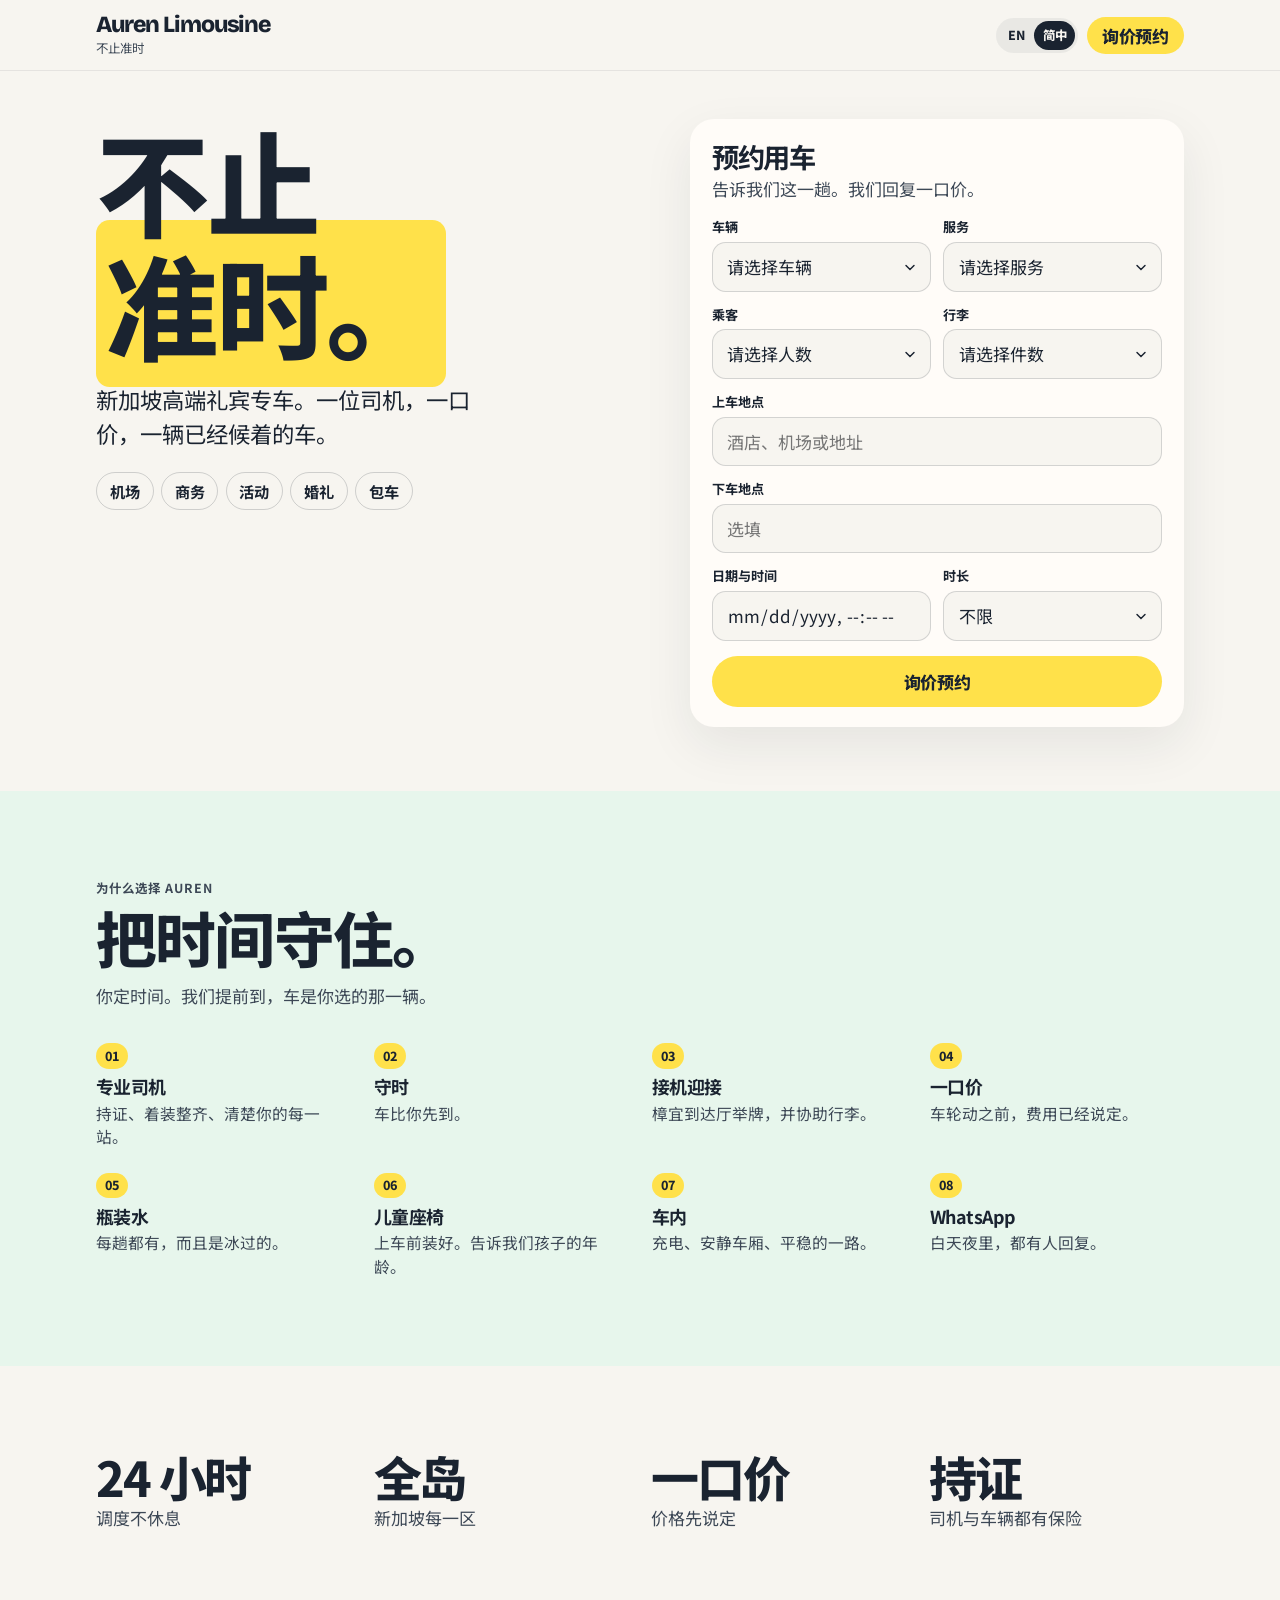
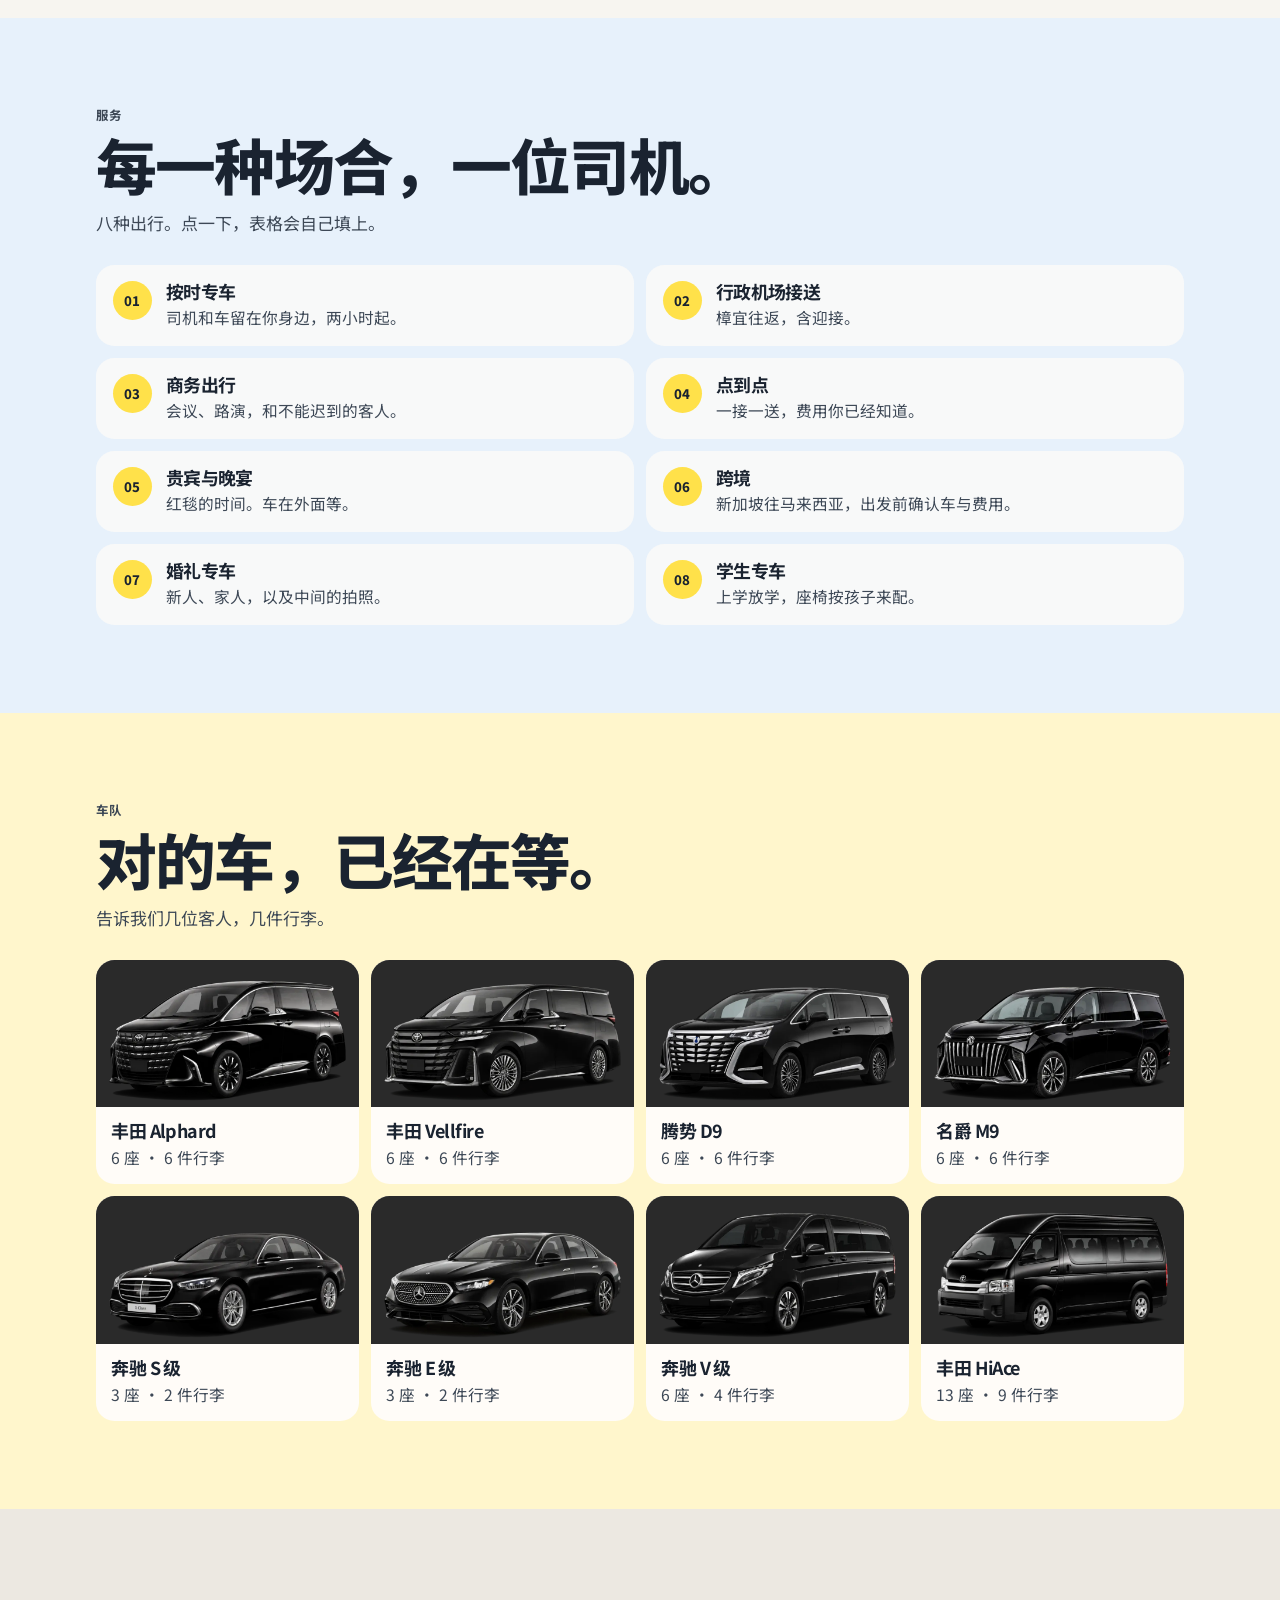
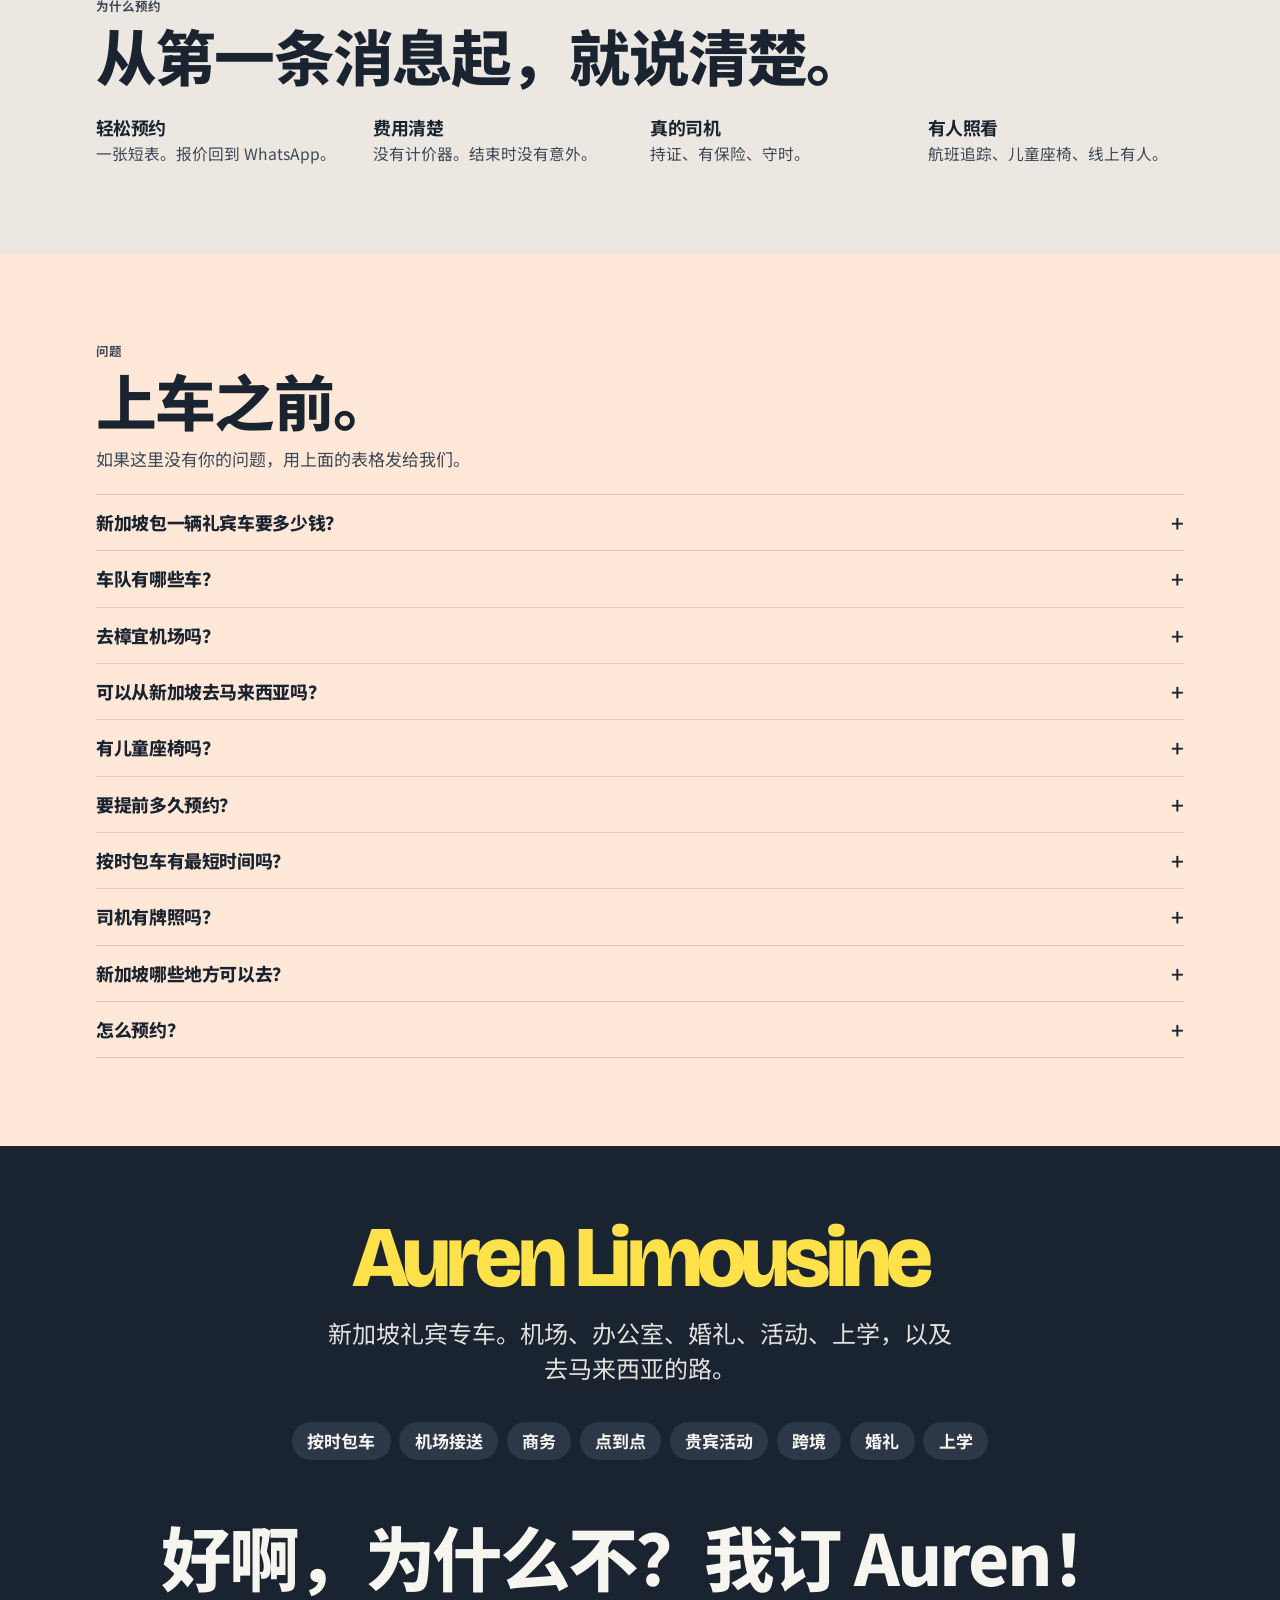
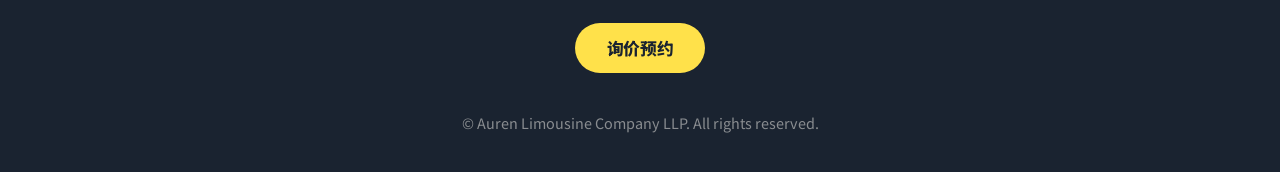
==== commit ee65b9f9: "added vercel's analytics package." ====
--- a/zh/index.html
+++ b/zh/index.html
@@ -758,5 +758,9 @@
       </div>
     </footer>
     <script src="../js/site.js"></script>
+    <script>
+      window.va = window.va || function () { (window.vaq = window.vaq || []).push(arguments); };
+    </script>
+    <script defer src="/_vercel/insights/script.js"></script>
   </body>
 </html>
--- a/css/styles.css
+++ b/css/styles.css
@@ -306,6 +306,31 @@
   padding: 0 0.9rem;
 }
 
+/* iOS sizes datetime-local as content-box, at least as wide as the longest
+   date string, unless width is a positive fixed length. width: 100% then
+   spills past the other fields. 1px opts out of that; min/max-width fit the
+   control to the field. The field is a column flex box so the inline-flex
+   control stays vertically centered without an inline baseline gap. */
+.field:has(input[type="datetime-local"]) {
+  display: flex;
+  flex-direction: column;
+}
+
+.field input[type="datetime-local"] {
+  display: inline-flex;
+  align-items: center;
+  align-self: stretch;
+  width: 1px;
+  min-width: 100%;
+  max-width: 100%;
+  text-align: start;
+}
+
+.field input[type="datetime-local"]::-webkit-date-and-time-value {
+  text-align: start;
+  margin-inline: 0;
+}
+
 .field select {
   appearance: none;
   padding-right: 2.4rem;
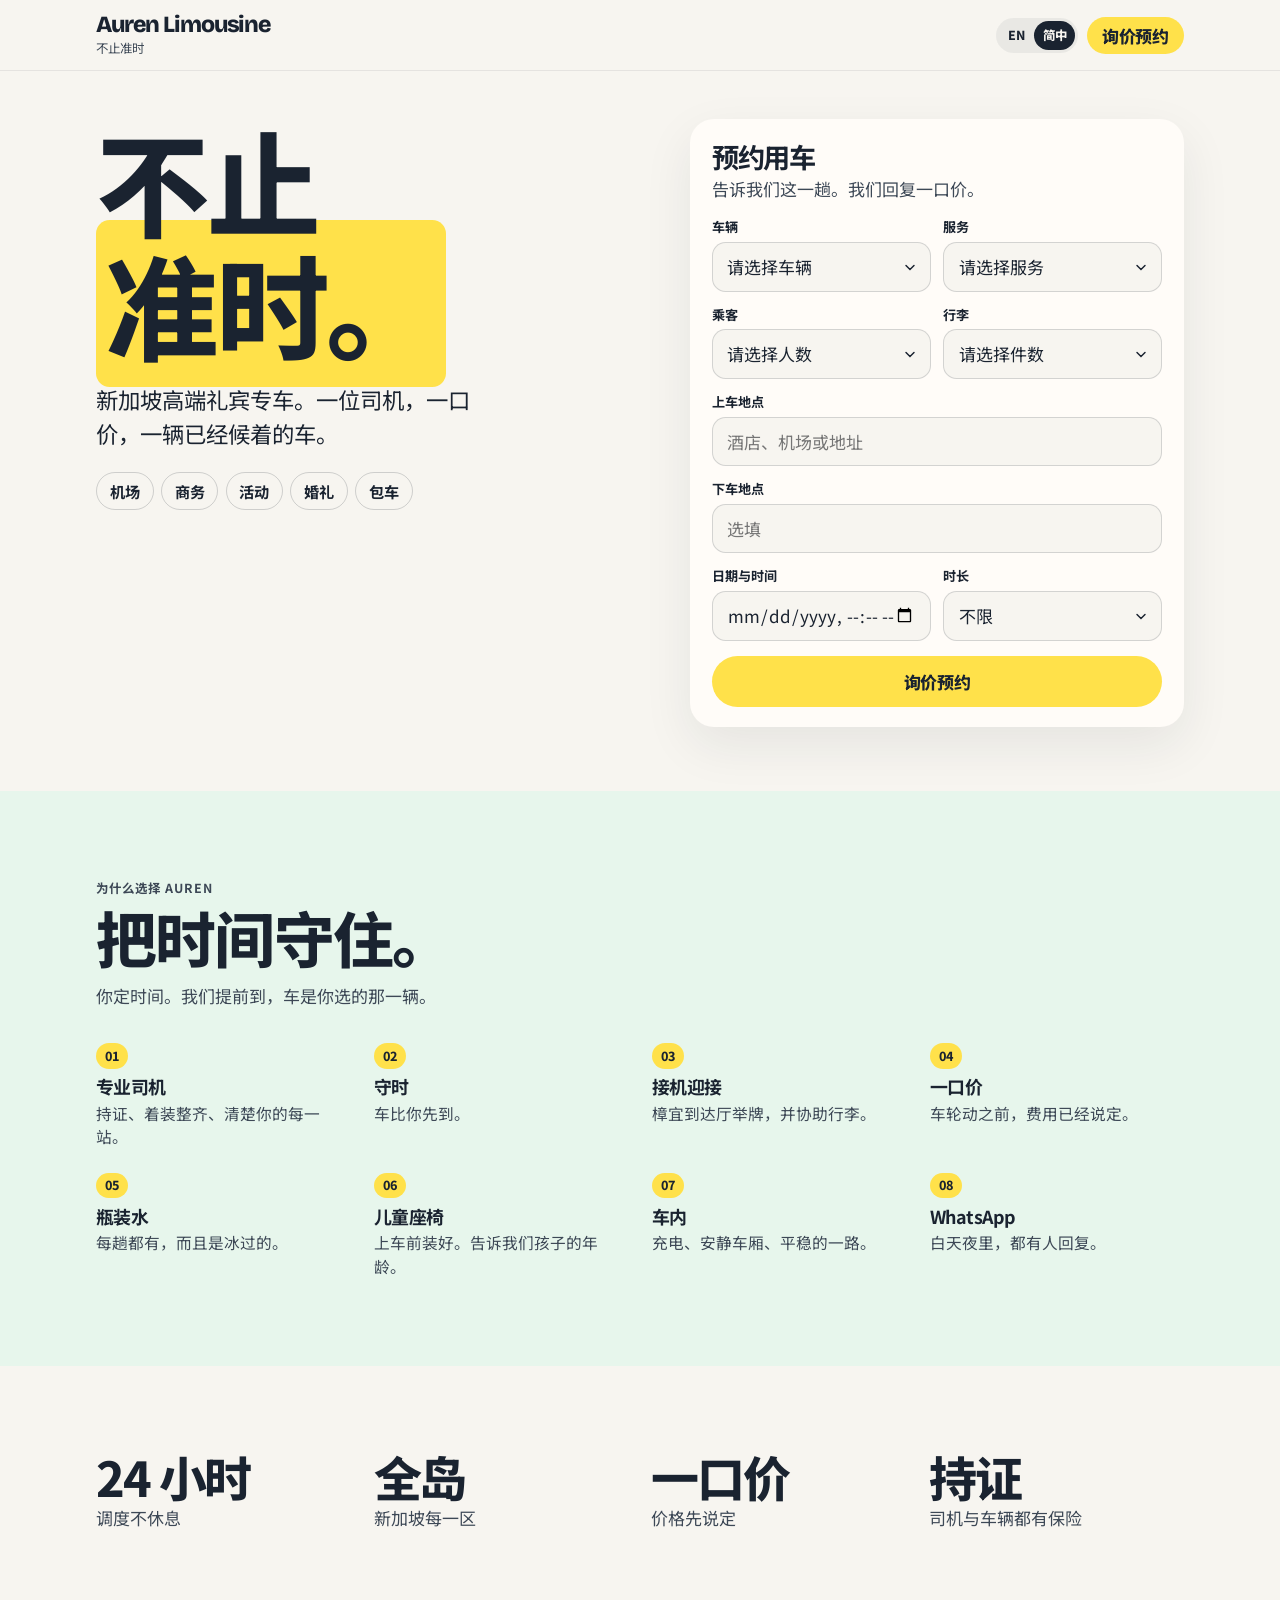
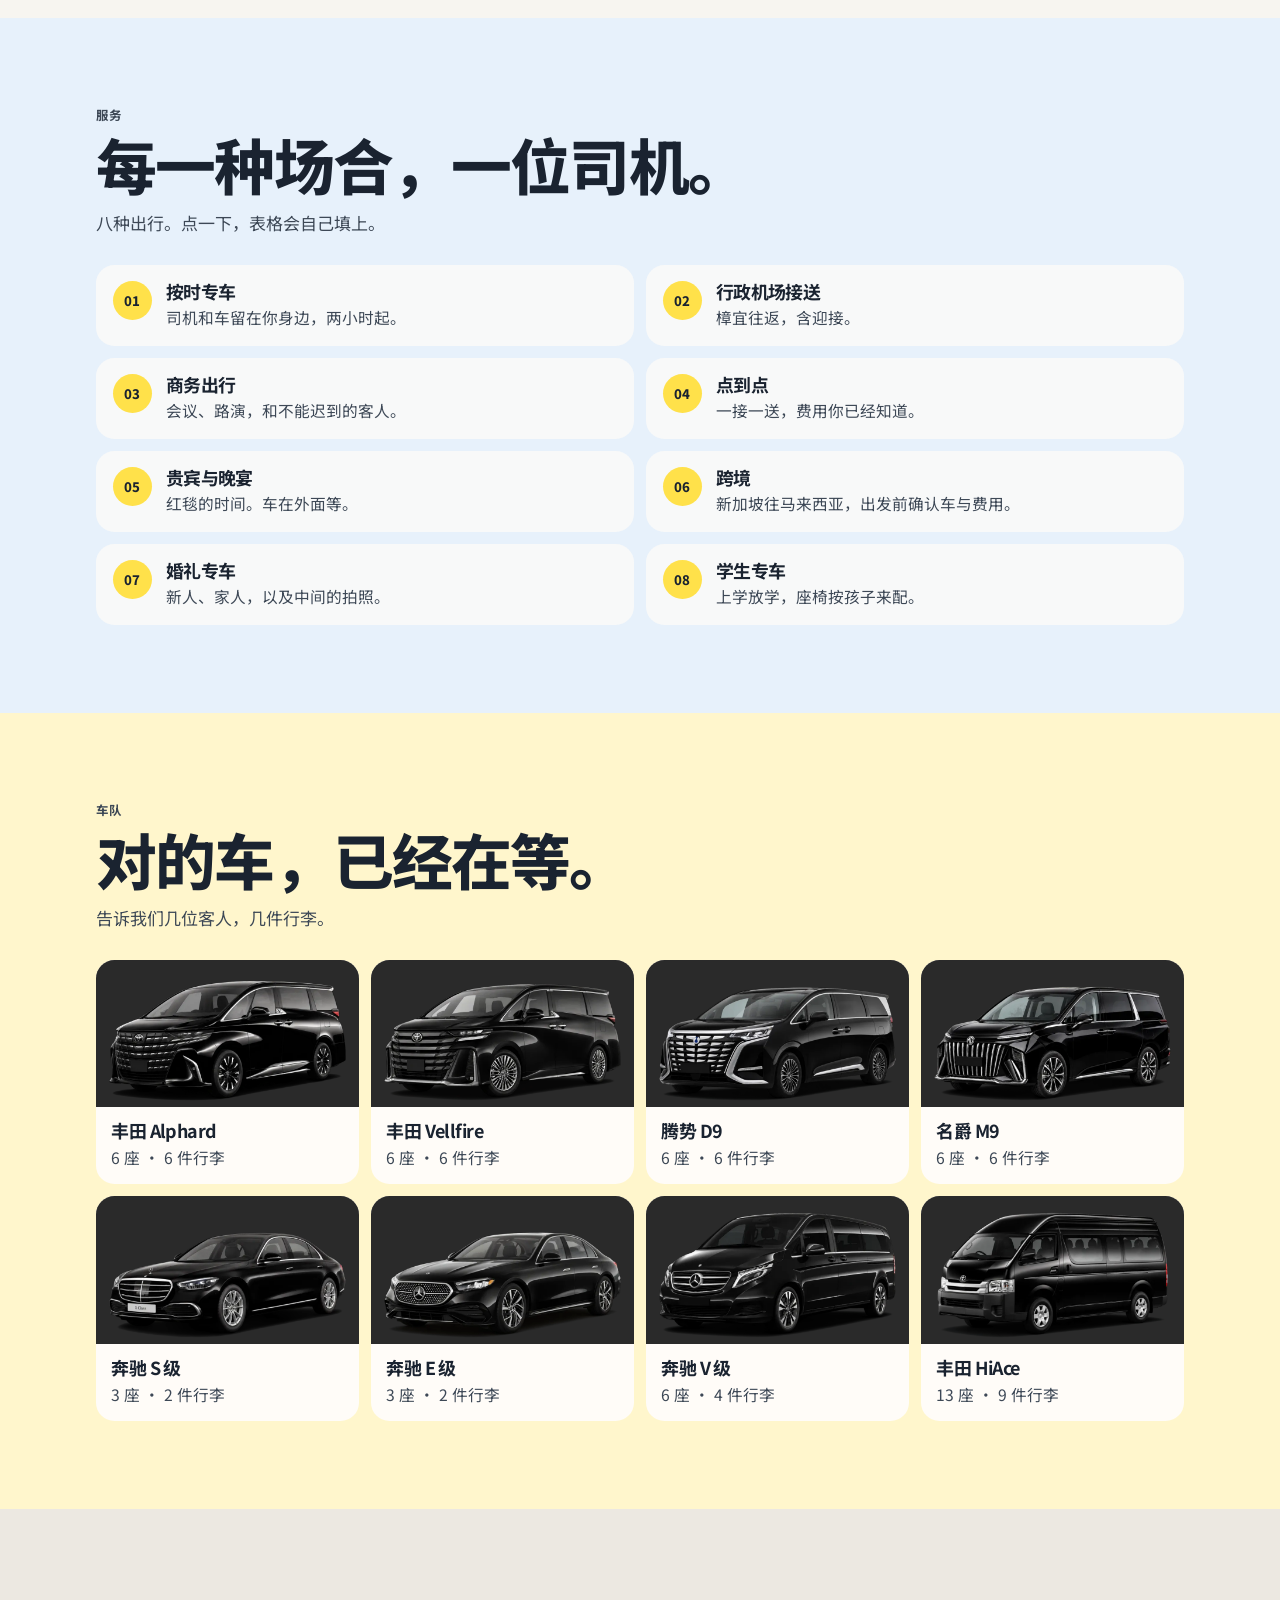
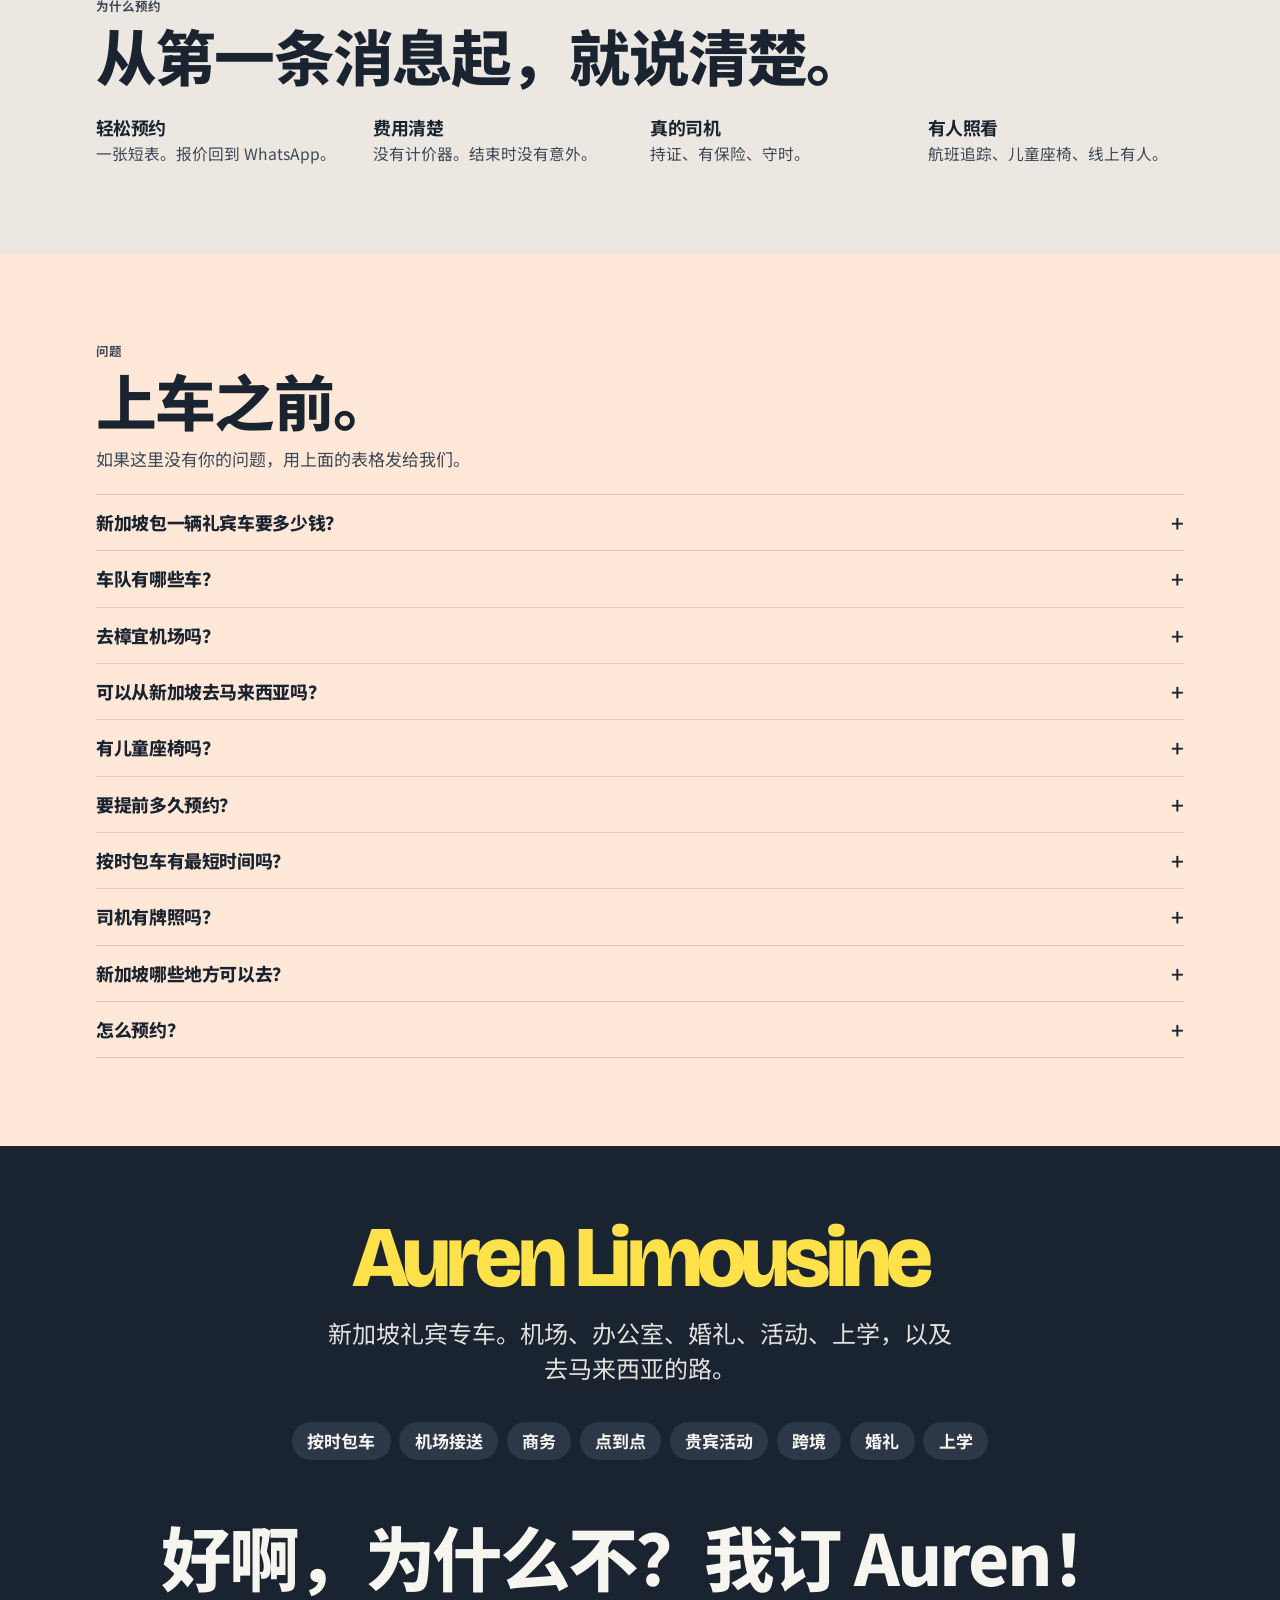
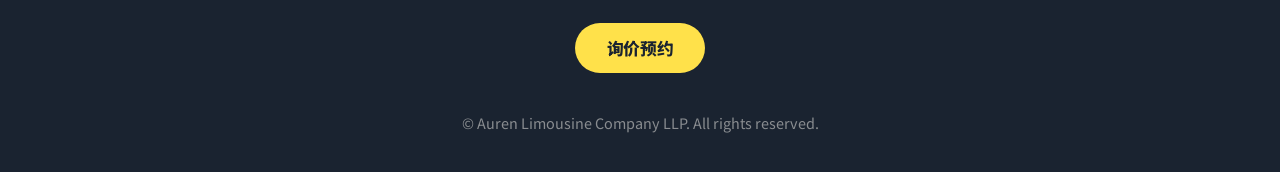
==== commit 33c03c32: "fixed datetime field issue; updated WA message." ====
--- a/zh/index.html
+++ b/zh/index.html
@@ -46,7 +46,7 @@
           </nav>
           <a class="cta" href="#booking">
             <span class="cta-full">询价预约</span>
-            <span class="cta-short">询价预约</span>
+            <span class="cta-short">询价</span>
           </a>
         </div>
       </div>
@@ -217,6 +217,13 @@
             <p class="form-note" data-offline-note>
               WhatsApp 尚未接通。填好的需求会留在这一页，不会发出去。
             </p>
+            <p data-whatsapp-note hidden>如果 3 分钟内没有回复，请打电话给我。谢谢
+
+午夜附加费 - $15（23:30–06:29）
+额外停靠 - $10/$20/$50
+
+免费宽限 - 前 10 分钟
+按时计费／等候时间 - 每 10 分钟 $10（第 11 分钟起收费）</p>
             <pre class="draft" data-draft hidden></pre>
           </form>
         </div>
--- a/css/styles.css
+++ b/css/styles.css
@@ -165,6 +165,7 @@
 .header-actions {
   display: flex;
   align-items: center;
+  flex-shrink: 0;
   gap: 0.55rem;
 }
 
@@ -176,11 +177,14 @@
 }
 
 .lang a {
+  display: inline-flex;
+  align-items: center;
   text-decoration: none;
   font-size: 0.78rem;
   font-weight: 800;
   padding: 0.32rem 0.55rem;
   border-radius: 999px;
+  white-space: nowrap;
 }
 
 .lang a[aria-current="page"] {
@@ -200,6 +204,7 @@
   padding: 0.62rem 0.95rem;
   letter-spacing: -0.02em;
   line-height: 1;
+  white-space: nowrap;
 }
 
 .cta:hover { background: var(--marker-deep); }
@@ -308,27 +313,29 @@
 
 /* iOS sizes datetime-local as content-box, at least as wide as the longest
    date string, unless width is a positive fixed length. width: 100% then
-   spills past the other fields. 1px opts out of that; min/max-width fit the
-   control to the field. The field is a column flex box so the inline-flex
-   control stays vertically centered without an inline baseline gap. */
-.field:has(input[type="datetime-local"]) {
-  display: flex;
-  flex-direction: column;
-}
-
-.field input[type="datetime-local"] {
-  display: inline-flex;
-  align-items: center;
-  align-self: stretch;
-  width: 1px;
-  min-width: 100%;
-  max-width: 100%;
-  text-align: start;
+   spills past the field. A 1px width opts out of that. Desktop must keep
+   width: 100% and display: block, or the native picker button is clipped. */
+@supports (-webkit-touch-callout: none) {
+  @media (pointer: coarse) {
+    .field:has(input[type="datetime-local"]) {
+      display: flex;
+      flex-direction: column;
+    }
+
+    .field input[type="datetime-local"] {
+      display: inline-flex;
+      align-items: center;
+      align-self: stretch;
+      width: 1px;
+      min-width: 100%;
+      max-width: 100%;
+      text-align: start;
+    }
+  }
 }
 
 .field input[type="datetime-local"]::-webkit-date-and-time-value {
   text-align: start;
-  margin-inline: 0;
 }
 
 .field select {
